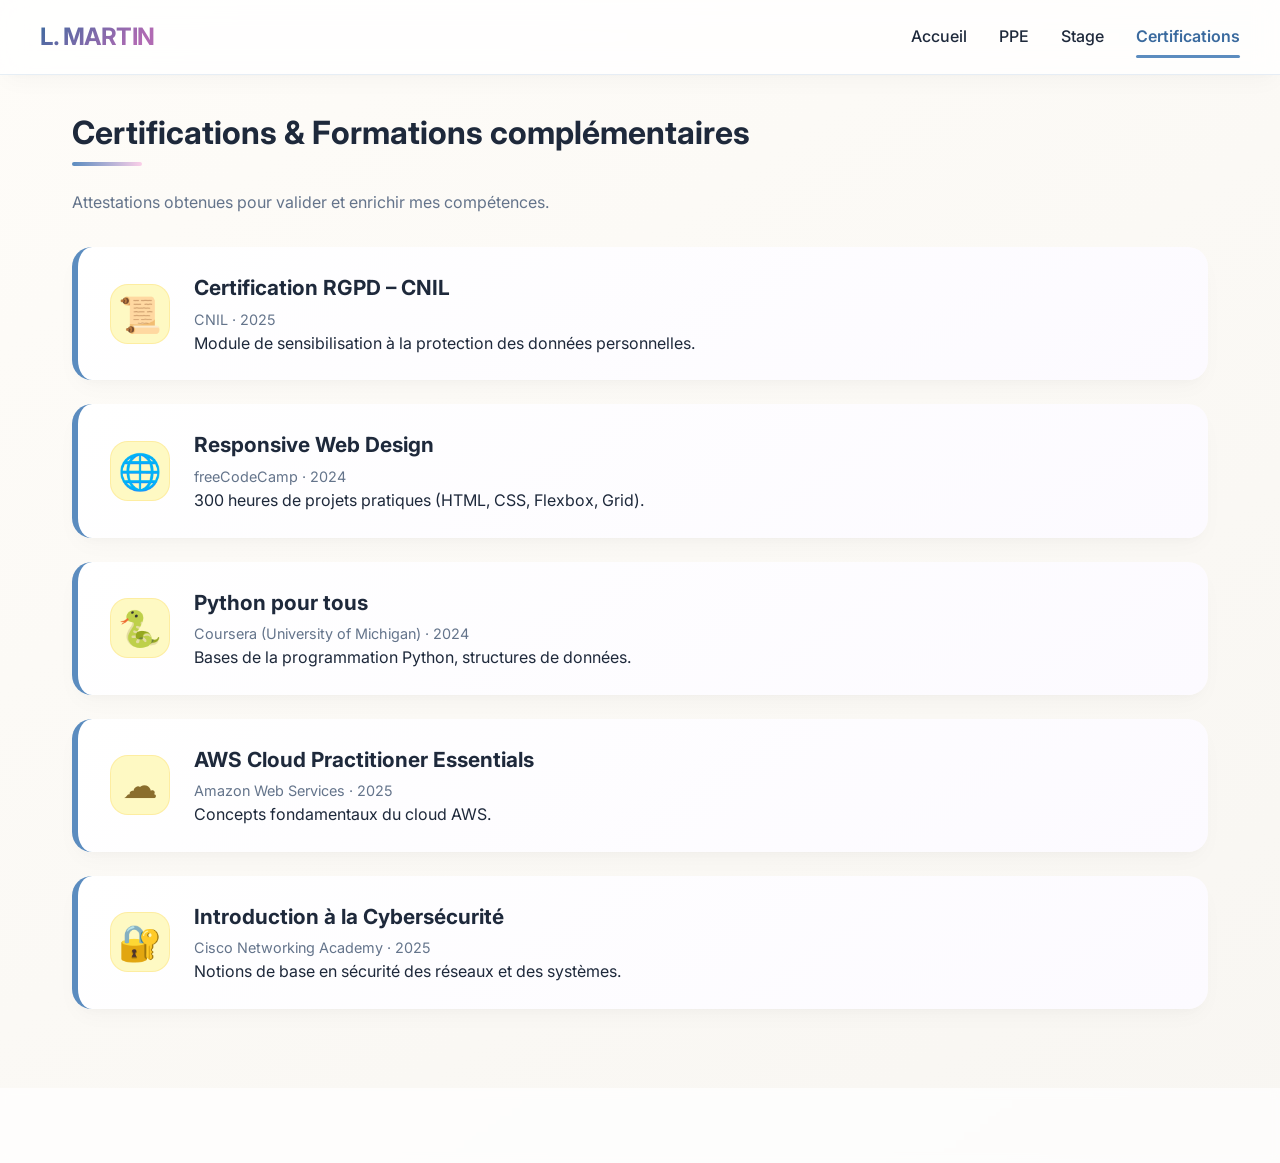
==== certifications.html @ 6b08beb4 "Premier commit" ====
<!DOCTYPE html>
<html lang="fr">
<head>
    <meta charset="UTF-8">
    <meta name="viewport" content="width=device-width, initial-scale=1.0">
    <title>Certifications</title>
    <link rel="stylesheet" href="style.css">
    <link href="https://fonts.googleapis.com/css2?family=Inter:opsz,wght@14..32,400;14..32,500;14..32,600;14..32,700&display=swap" rel="stylesheet">
</head>
<body>
    <nav class="navbar">
        <div class="nav-container">
            <div class="logo">L. MARTIN</div>
            <div class="nav-links">
                <a href="index.html" class="nav-link">Accueil</a>
                <a href="ppe.html" class="nav-link">PPE</a>
                <a href="stage.html" class="nav-link">Stage</a>
                <a href="certifications.html" class="nav-link active">Certifications</a>
            </div>
        </div>
    </nav>

    <main class="main">
        <h2 class="section-title">Certifications & Formations complémentaires</h2>
        <p style="margin-bottom: 2rem; color: var(--text-light);">Attestations obtenues pour valider et enrichir mes compétences.</p>
        
        <div class="cert-list">
            <div class="cert-item" style="--index:0;">
                <div class="cert-icon">📜</div>
                <div class="cert-content">
                    <h3>Certification RGPD – CNIL</h3>
                    <div class="issuer">CNIL · 2025</div>
                    <p>Module de sensibilisation à la protection des données personnelles.</p>
                </div>
            </div>
            <div class="cert-item" style="--index:1;">
                <div class="cert-icon">🌐</div>
                <div class="cert-content">
                    <h3>Responsive Web Design</h3>
                    <div class="issuer">freeCodeCamp · 2024</div>
                    <p>300 heures de projets pratiques (HTML, CSS, Flexbox, Grid).</p>
                </div>
            </div>
            <div class="cert-item" style="--index:2;">
                <div class="cert-icon">🐍</div>
                <div class="cert-content">
                    <h3>Python pour tous</h3>
                    <div class="issuer">Coursera (University of Michigan) · 2024</div>
                    <p>Bases de la programmation Python, structures de données.</p>
                </div>
            </div>
            <div class="cert-item" style="--index:3;">
                <div class="cert-icon">☁️</div>
                <div class="cert-content">
                    <h3>AWS Cloud Practitioner Essentials</h3>
                    <div class="issuer">Amazon Web Services · 2025</div>
                    <p>Concepts fondamentaux du cloud AWS.</p>
                </div>
            </div>
            <div class="cert-item" style="--index:4;">
                <div class="cert-icon">🔐</div>
                <div class="cert-content">
                    <h3>Introduction à la Cybersécurité</h3>
                    <div class="issuer">Cisco Networking Academy · 2025</div>
                    <p>Notions de base en sécurité des réseaux et des systèmes.</p>
                </div>
            </div>
        </div>
    </main>

    <footer class="footer">
        <p>© 2026 Lucas Martin – Portfolio BTS SIO</p>
    </footer>
    <script src="script.js"></script>
</body>
</html>
---- style.css ----
/* style.css – Palette pastel (jaune, bleu, rose) */

:root {
    /* Nouvelles couleurs pastel */
    --primary: #5b8cbf;        /* Bleu pastel soutenu pour les accents */
    --primary-light: #d4e2f0;  /* Bleu très pâle */
    --primary-dark: #3a6a9e;   /* Bleu légèrement plus foncé pour hover */
    
    --yellow-pale: #fef9c3;     /* Jaune pâle */
    --yellow-soft: #fde68a;     /* Jaune doux */
    --rose-pale: #fce7f3;       /* Rose poudré */
    --rose-soft: #fbcfe8;       /* Rose plus marqué */
    
    --secondary: #1e293b;       /* Texte sombre */
    --text-light: #64748b;
    --bg-light: #fdfbf7;        /* Fond légèrement chaud */
    --white: #ffffff;
    --shadow: 0 10px 25px -5px rgba(0, 0, 0, 0.03), 0 8px 10px -6px rgba(0, 0, 0, 0.02);
    --shadow-hover: 0 20px 30px -10px rgba(0, 0, 0, 0.08);
    --border-radius: 20px;
    --transition: all 0.3s cubic-bezier(0.4, 0, 0.2, 1);
}

* {
    margin: 0;
    padding: 0;
    box-sizing: border-box;
}

body {
    font-family: 'Inter', system-ui, -apple-system, sans-serif;
    background: linear-gradient(145deg, #fefcf8 0%, #f8f6f2 100%);
    color: var(--secondary);
    line-height: 1.6;
    min-height: 100vh;
    display: flex;
    flex-direction: column;
}

/* Navigation */
.navbar {
    background: rgba(255, 255, 255, 0.8);
    backdrop-filter: blur(12px);
    -webkit-backdrop-filter: blur(12px);
    box-shadow: var(--shadow);
    padding: 1rem 2rem;
    position: sticky;
    top: 0;
    z-index: 100;
    border-bottom: 1px solid rgba(91, 140, 191, 0.15);
}

.nav-container {
    max-width: 1200px;
    margin: 0 auto;
    display: flex;
    justify-content: space-between;
    align-items: center;
}

.logo {
    font-weight: 700;
    font-size: 1.5rem;
    background: linear-gradient(135deg, var(--primary-dark) 0%, #b06ab3 80%);
    -webkit-background-clip: text;
    background-clip: text;
    color: transparent;
    letter-spacing: -0.5px;
}

.nav-links {
    display: flex;
    gap: 2rem;
}

.nav-link {
    text-decoration: none;
    color: var(--secondary);
    font-weight: 500;
    padding: 0.5rem 0;
    position: relative;
    transition: var(--transition);
}

.nav-link::after {
    content: '';
    position: absolute;
    bottom: 0;
    left: 0;
    width: 0;
    height: 2.5px;
    background: var(--primary);
    border-radius: 4px;
    transition: var(--transition);
}

.nav-link:hover::after,
.nav-link.active::after {
    width: 100%;
}

.nav-link.active {
    color: var(--primary-dark);
    font-weight: 600;
}

/* Main content */
.main {
    flex: 1;
    max-width: 1200px;
    margin: 2rem auto;
    padding: 0 2rem;
    width: 100%;
}

/* Profile Card */
.profile-card {
    display: flex;
    flex-wrap: wrap;
    gap: 3rem;
    align-items: center;
    background: var(--white);
    padding: 2.5rem;
    border-radius: var(--border-radius);
    box-shadow: var(--shadow);
    margin-bottom: 3rem;
    transition: var(--transition);
    animation: fadeInUp 0.6s ease-out;
    border: 1px solid var(--primary-light);
    background: linear-gradient(145deg, #ffffff 0%, #faf9fc 100%);
}

.profile-image {
    flex: 0 0 180px;
    height: 180px;
    border-radius: 50%;
    background: linear-gradient(145deg, var(--rose-pale), var(--yellow-pale));
    display: flex;
    align-items: center;
    justify-content: center;
    font-size: 4rem;
    font-weight: 600;
    color: var(--primary-dark);
    box-shadow: var(--shadow);
    transition: var(--transition);
    border: 3px solid white;
}

.profile-image:hover {
    transform: scale(1.02);
    box-shadow: var(--shadow-hover);
    background: linear-gradient(145deg, var(--yellow-soft), var(--rose-soft));
}

.profile-info h1 {
    font-size: 2.5rem;
    font-weight: 700;
    margin-bottom: 0.5rem;
    letter-spacing: -0.02em;
}

.profile-info .subtitle {
    color: var(--primary-dark);
    font-weight: 500;
    font-size: 1.2rem;
    margin-bottom: 1rem;
}

.profile-info p {
    color: var(--text-light);
    max-width: 600px;
    margin-bottom: 1.5rem;
}

.tags {
    display: flex;
    flex-wrap: wrap;
    gap: 0.5rem;
}

.tag {
    background: var(--yellow-pale);
    color: #7a5c2e;
    padding: 0.4rem 1rem;
    border-radius: 30px;
    font-size: 0.85rem;
    font-weight: 500;
    transition: var(--transition);
    border: 1px solid rgba(253, 230, 138, 0.5);
}

.tag:hover {
    background: var(--yellow-soft);
    color: #4a3a1a;
    transform: translateY(-2px);
}

/* Section headings */
.section-title {
    font-size: 2rem;
    font-weight: 700;
    margin-bottom: 2rem;
    position: relative;
    display: inline-block;
}

.section-title::after {
    content: '';
    position: absolute;
    bottom: -8px;
    left: 0;
    width: 70px;
    height: 4px;
    background: linear-gradient(to right, var(--primary), var(--rose-soft));
    border-radius: 4px;
}

/* Cards Grid */
.cards-grid {
    display: grid;
    grid-template-columns: repeat(auto-fill, minmax(320px, 1fr));
    gap: 2rem;
}

.card {
    background: var(--white);
    border-radius: var(--border-radius);
    padding: 1.8rem;
    box-shadow: var(--shadow);
    transition: var(--transition);
    border: 1px solid rgba(212, 226, 240, 0.6);
    animation: fadeInUp 0.6s ease-out backwards;
    animation-delay: calc(var(--index, 0) * 0.1s);
    background: linear-gradient(145deg, #ffffff, #fdfdfd);
}

.card:hover {
    transform: translateY(-6px);
    box-shadow: var(--shadow-hover);
    border-color: var(--rose-soft);
}

.card-icon {
    font-size: 2.2rem;
    margin-bottom: 1.2rem;
    color: var(--primary-dark);
    background: var(--primary-light);
    width: 50px;
    height: 50px;
    display: flex;
    align-items: center;
    justify-content: center;
    border-radius: 16px;
}

.card h3 {
    font-size: 1.4rem;
    margin-bottom: 0.8rem;
    font-weight: 600;
}

.card .meta {
    color: var(--text-light);
    font-size: 0.9rem;
    margin-bottom: 1rem;
    display: flex;
    align-items: center;
    gap: 0.5rem;
}

.card p {
    color: var(--secondary);
    margin-bottom: 1.2rem;
}

.tech-badge {
    display: inline-block;
    background: var(--rose-pale);
    padding: 0.2rem 0.8rem;
    border-radius: 20px;
    font-size: 0.75rem;
    font-weight: 500;
    color: #6b4c5a;
    margin-right: 0.4rem;
    margin-bottom: 0.4rem;
    border: 1px solid rgba(251, 207, 232, 0.4);
}

/* Certification list */
.cert-list {
    display: flex;
    flex-direction: column;
    gap: 1.5rem;
}

.cert-item {
    background: var(--white);
    padding: 1.5rem 2rem;
    border-radius: var(--border-radius);
    box-shadow: var(--shadow);
    display: flex;
    align-items: center;
    gap: 1.5rem;
    transition: var(--transition);
    border-left: 6px solid var(--primary);
    animation: slideIn 0.5s ease-out backwards;
    animation-delay: calc(var(--index, 0) * 0.1s);
    background: linear-gradient(145deg, #ffffff, #fcfaff);
}

.cert-item:hover {
    box-shadow: var(--shadow-hover);
    transform: translateX(6px);
    border-left-color: var(--rose-soft);
}

.cert-icon {
    font-size: 2.2rem;
    background: var(--yellow-pale);
    width: 60px;
    height: 60px;
    border-radius: 18px;
    display: flex;
    align-items: center;
    justify-content: center;
    color: #8a6e2d;
    border: 1px solid rgba(253, 230, 138, 0.6);
}

.cert-content h3 {
    font-size: 1.3rem;
    margin-bottom: 0.2rem;
}

.cert-content .issuer {
    color: var(--text-light);
    font-size: 0.9rem;
    display: flex;
    align-items: center;
    gap: 0.5rem;
}

/* Footer */
.footer {
    background: rgba(255, 255, 255, 0.7);
    backdrop-filter: blur(4px);
    padding: 1.5rem 2rem;
    text-align: center;
    color: var(--text-light);
    border-top: 1px solid var(--primary-light);
    margin-top: 3rem;
}

/* Animations */
@keyframes fadeInUp {
    from {
        opacity: 0;
        transform: translateY(20px);
    }
    to {
        opacity: 1;
        transform: translateY(0);
    }
}

@keyframes slideIn {
    from {
        opacity: 0;
        transform: translateX(-20px);
    }
    to {
        opacity: 1;
        transform: translateX(0);
    }
}

/* Responsive */
@media (max-width: 768px) {
    .nav-container {
        flex-direction: column;
        gap: 1rem;
    }
    .nav-links {
        gap: 1.5rem;
    }
    .profile-card {
        flex-direction: column;
        text-align: center;
        padding: 2rem 1.5rem;
    }
    .profile-info p {
        margin-left: auto;
        margin-right: auto;
    }
    .section-title {
        font-size: 1.8rem;
    }
}

/* Utilities */
.text-muted {
    color: var(--text-light);
}
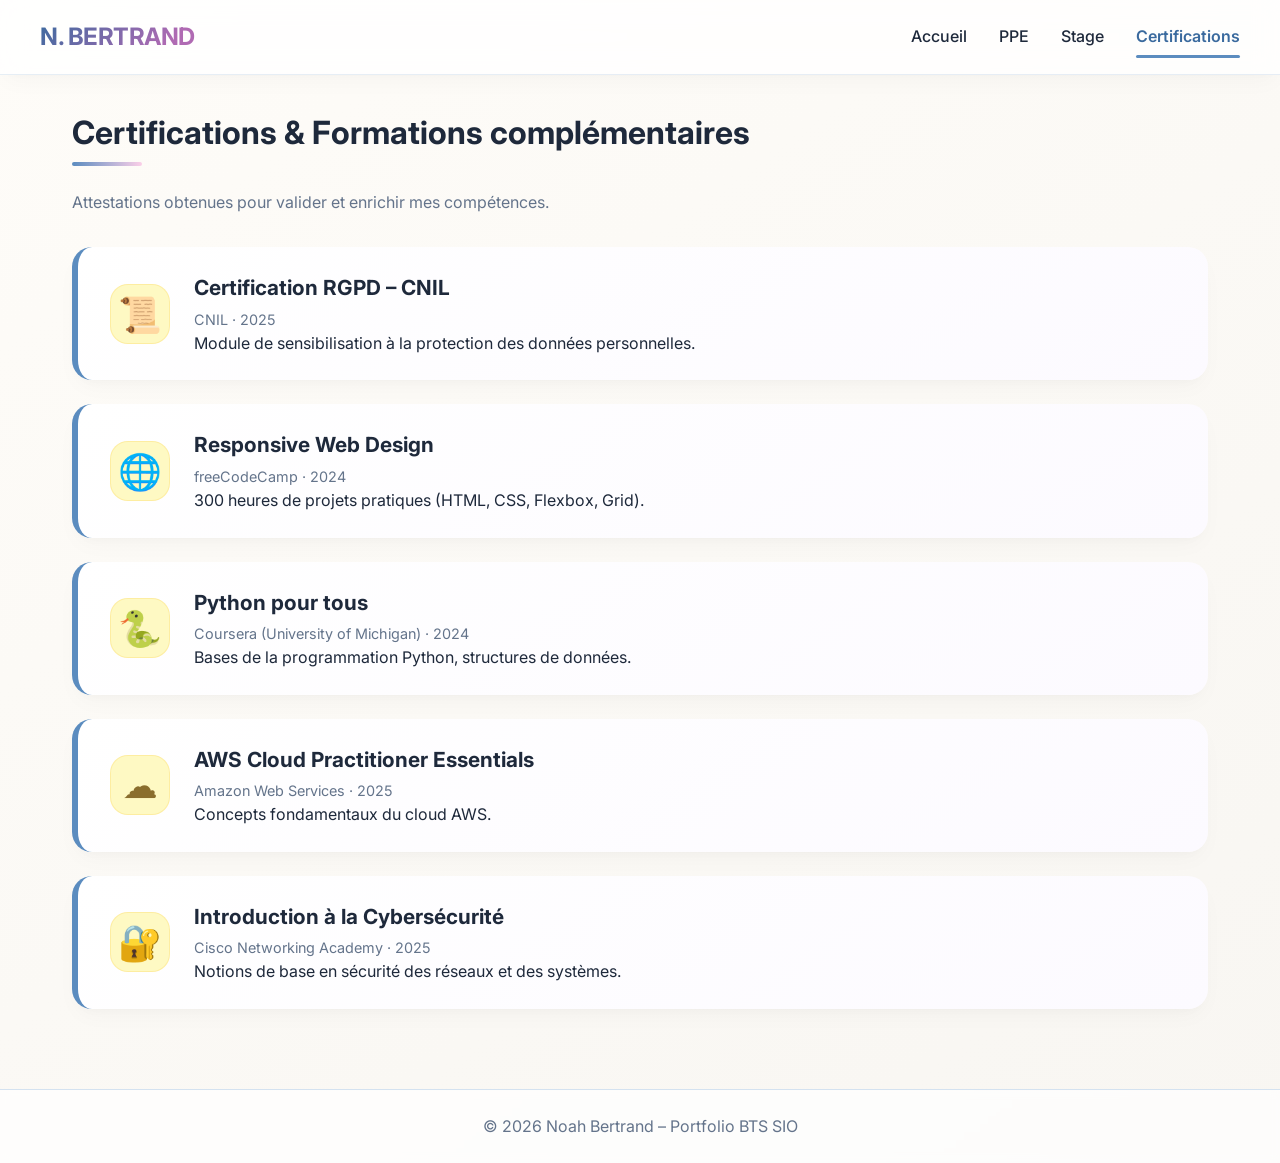
==== commit 945ea7fe: "Changement du nom prenom" ====
--- a/certifications.html
+++ b/certifications.html
@@ -10,7 +10,7 @@
 <body>
     <nav class="navbar">
         <div class="nav-container">
-            <div class="logo">L. MARTIN</div>
+            <div class="logo">N. BERTRAND</div>
             <div class="nav-links">
                 <a href="index.html" class="nav-link">Accueil</a>
                 <a href="ppe.html" class="nav-link">PPE</a>
@@ -69,7 +69,7 @@
     </main>
 
     <footer class="footer">
-        <p>© 2026 Lucas Martin – Portfolio BTS SIO</p>
+        <p>© 2026 Noah Bertrand – Portfolio BTS SIO</p>
     </footer>
     <script src="script.js"></script>
 </body>
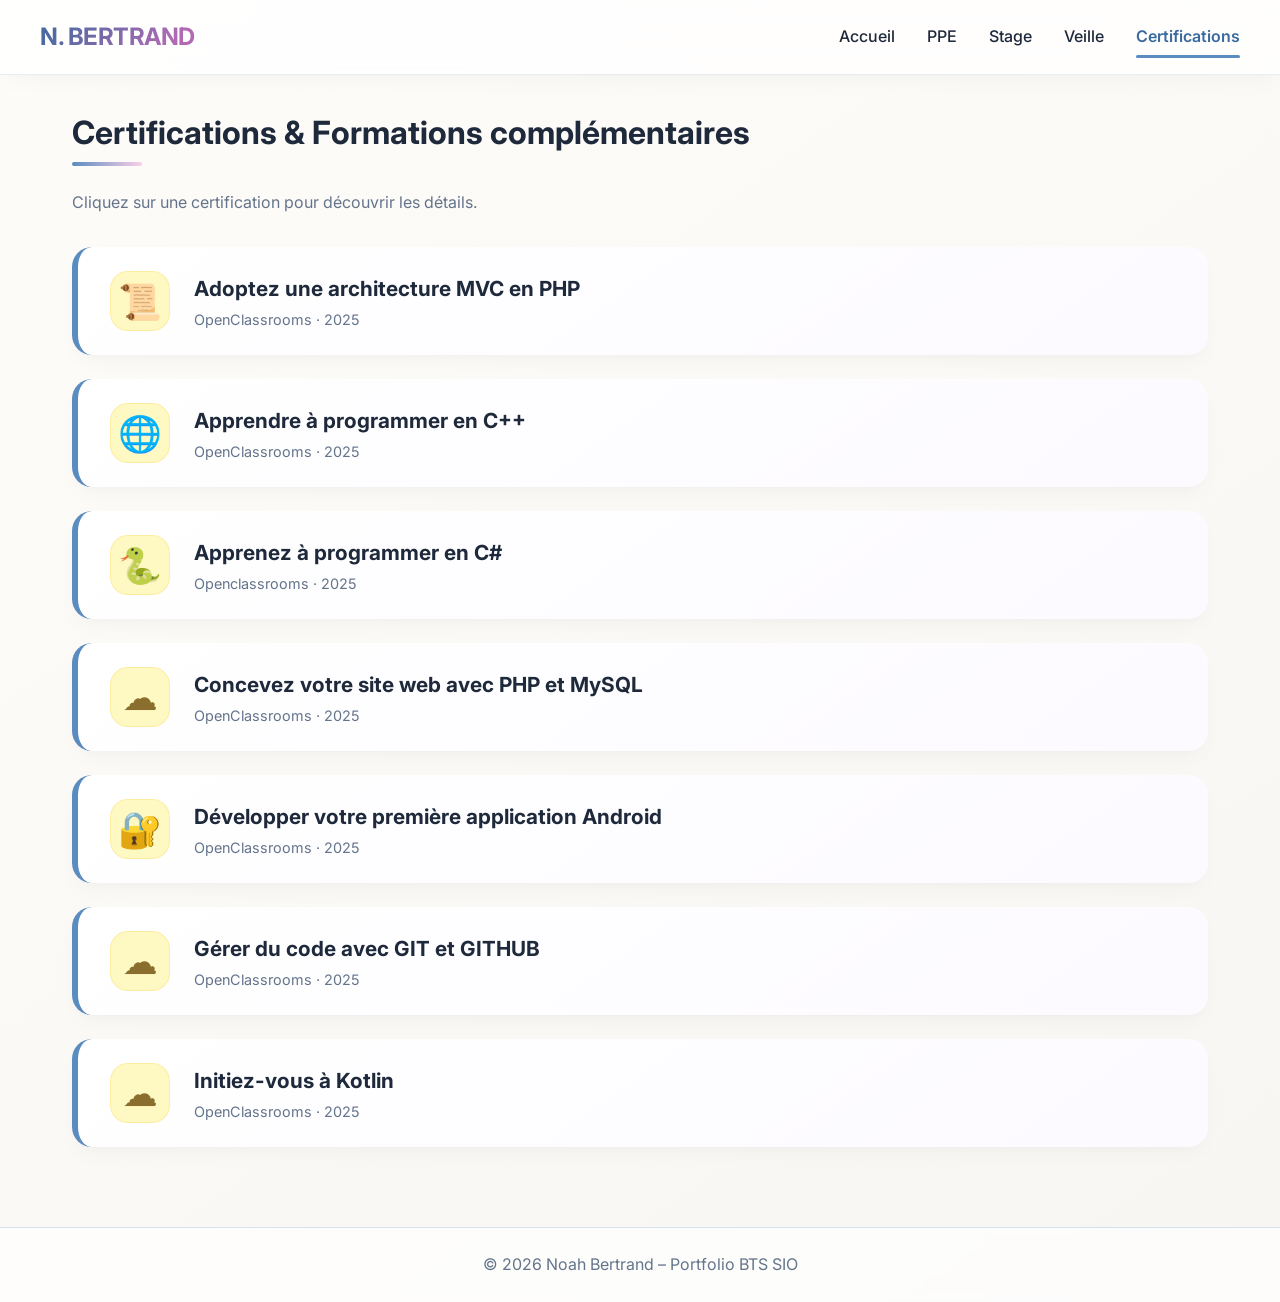
==== commit 0b8fb5c0: "MAJ" ====
--- a/certifications.html
+++ b/certifications.html
@@ -15,6 +15,7 @@
                 <a href="index.html" class="nav-link">Accueil</a>
                 <a href="ppe.html" class="nav-link">PPE</a>
                 <a href="stage.html" class="nav-link">Stage</a>
+                <a href="veille.html" class="nav-link">Veille</a>
                 <a href="certifications.html" class="nav-link active">Certifications</a>
             </div>
         </div>
@@ -22,47 +23,179 @@
 
     <main class="main">
         <h2 class="section-title">Certifications & Formations complémentaires</h2>
-        <p style="margin-bottom: 2rem; color: var(--text-light);">Attestations obtenues pour valider et enrichir mes compétences.</p>
+        <p style="margin-bottom: 2rem; color: var(--text-light);">Cliquez sur une certification pour découvrir les détails.</p>
         
         <div class="cert-list">
-            <div class="cert-item" style="--index:0;">
+            <!-- Certification 1 -->
+            <div class="cert-item" data-modal="cert1" style="cursor: pointer; --index:0;">
                 <div class="cert-icon">📜</div>
                 <div class="cert-content">
-                    <h3>Certification RGPD – CNIL</h3>
-                    <div class="issuer">CNIL · 2025</div>
-                    <p>Module de sensibilisation à la protection des données personnelles.</p>
-                </div>
-            </div>
-            <div class="cert-item" style="--index:1;">
+                    <h3>Adoptez une architecture MVC en PHP</h3>
+                    <div class="issuer">OpenClassrooms · 2025</div>
+                </div>
+            </div>
+            <!-- Certification 2 -->
+            <div class="cert-item" data-modal="cert2" style="cursor: pointer; --index:1;">
                 <div class="cert-icon">🌐</div>
                 <div class="cert-content">
-                    <h3>Responsive Web Design</h3>
-                    <div class="issuer">freeCodeCamp · 2024</div>
-                    <p>300 heures de projets pratiques (HTML, CSS, Flexbox, Grid).</p>
-                </div>
-            </div>
-            <div class="cert-item" style="--index:2;">
+                    <h3>Apprendre à programmer en C++</h3>
+                    <div class="issuer">OpenClassrooms · 2025</div>
+                </div>
+            </div>
+            <!-- Certification 3 -->
+            <div class="cert-item" data-modal="cert3" style="cursor: pointer; --index:2;">
                 <div class="cert-icon">🐍</div>
                 <div class="cert-content">
-                    <h3>Python pour tous</h3>
-                    <div class="issuer">Coursera (University of Michigan) · 2024</div>
-                    <p>Bases de la programmation Python, structures de données.</p>
-                </div>
-            </div>
-            <div class="cert-item" style="--index:3;">
+                    <h3>Apprenez à programmer en C#</h3>
+                    <div class="issuer">Openclassrooms · 2025</div>
+                </div>
+            </div>
+            <!-- Certification 4 -->
+            <div class="cert-item" data-modal="cert4" style="cursor: pointer; --index:3;">
                 <div class="cert-icon">☁️</div>
                 <div class="cert-content">
-                    <h3>AWS Cloud Practitioner Essentials</h3>
-                    <div class="issuer">Amazon Web Services · 2025</div>
-                    <p>Concepts fondamentaux du cloud AWS.</p>
-                </div>
-            </div>
-            <div class="cert-item" style="--index:4;">
+                    <h3>Concevez votre site web avec PHP et MySQL</h3>
+                    <div class="issuer">OpenClassrooms · 2025</div>
+                </div>
+            </div>
+            <!-- Certification 5 -->
+            <div class="cert-item" data-modal="cert5" style="cursor: pointer; --index:4;">
                 <div class="cert-icon">🔐</div>
                 <div class="cert-content">
-                    <h3>Introduction à la Cybersécurité</h3>
-                    <div class="issuer">Cisco Networking Academy · 2025</div>
-                    <p>Notions de base en sécurité des réseaux et des systèmes.</p>
+                    <h3>Développer votre première application Android</h3>
+                    <div class="issuer">OpenClassrooms · 2025</div>
+                </div>
+            </div>
+            <!-- Certification 6 -->
+            <div class="cert-item" data-modal="cert6" style="cursor: pointer; --index:5;">
+                <div class="cert-icon">☁️</div>
+                <div class="cert-content">
+                    <h3>Gérer du code avec GIT et GITHUB</h3>
+                    <div class="issuer">OpenClassrooms · 2025</div>
+                </div>
+            </div>
+            <!-- Certification 7 -->
+            <div class="cert-item" data-modal="cert7" style="cursor: pointer; --index:6;">
+                <div class="cert-icon">☁️</div>
+                <div class="cert-content">
+                    <h3>Initiez-vous à Kotlin</h3>
+                    <div class="issuer">OpenClassrooms · 2025</div>
+                </div>
+            </div>
+        </div>
+
+        <!-- ========== MODALES ========== -->
+        <div id="modal-container">
+            <!-- Modale cert1 -->
+            <div class="modal" id="cert1">
+                <div class="modal-content">
+                    <span class="modal-close">&times;</span>
+                    <div class="modal-header">
+                        <h2>📜 Adoptez une architecture MVC en PHP</h2>
+                        <div class="meta">OpenClassrooms · 2025</div>
+                    </div>
+                    <div class="modal-body">
+                        <p><strong>Objectif :</strong> Structurer une application web PHP avec le pattern Modèle-Vue-Contrôleur.</p>
+                        <p><strong>Contenu :</strong> Séparation des responsabilités, routage, templating, interactions avec une base de données MySQL.</p>
+                        <p><strong>Projet final :</strong> Création d’un mini-blog avec espace d’administration.</p>
+                        <p><strong>Compétences visées :</strong> PHP orienté objet, PDO, architecture logicielle, sécurité de base.</p>
+                    </div>
+                </div>
+            </div>
+            <!-- Modale cert2 -->
+            <div class="modal" id="cert2">
+                <div class="modal-content">
+                    <span class="modal-close">&times;</span>
+                    <div class="modal-header">
+                        <h2>🌐 Apprendre à programmer en C++</h2>
+                        <div class="meta">OpenClassrooms · 2025</div>
+                    </div>
+                    <div class="modal-body">
+                        <p><strong>Objectif :</strong> Acquérir les fondamentaux du langage C++ moderne.</p>
+                        <p><strong>Contenu :</strong> Variables, boucles, fonctions, classes, héritage, polymorphisme, gestion de la mémoire.</p>
+                        <p><strong>Projet final :</strong> Développement d’un petit jeu console (Zork-like).</p>
+                        <p><strong>Compétences visées :</strong> Programmation orientée objet, compilation, debug, STL.</p>
+                    </div>
+                </div>
+            </div>
+            <!-- Modale cert3 -->
+            <div class="modal" id="cert3">
+                <div class="modal-content">
+                    <span class="modal-close">&times;</span>
+                    <div class="modal-header">
+                        <h2>🐍 Apprenez à programmer en C#</h2>
+                        <div class="meta">Openclassrooms · 2025</div>
+                    </div>
+                    <div class="modal-body">
+                        <p><strong>Objectif :</strong> Maîtriser les bases de C# et de la plateforme .NET.</p>
+                        <p><strong>Contenu :</strong> Syntaxe, types, LINQ, programmation événementielle, Windows Forms.</p>
+                        <p><strong>Projet final :</strong> Application de gestion de contacts avec interface graphique.</p>
+                        <p><strong>Compétences visées :</strong> C#, .NET, Visual Studio, conception d’IHM.</p>
+                    </div>
+                </div>
+            </div>
+            <!-- Modale cert4 -->
+            <div class="modal" id="cert4">
+                <div class="modal-content">
+                    <span class="modal-close">&times;</span>
+                    <div class="modal-header">
+                        <h2>☁️ Concevez votre site web avec PHP et MySQL</h2>
+                        <div class="meta">OpenClassrooms · 2025</div>
+                    </div>
+                    <div class="modal-body">
+                        <p><strong>Objectif :</strong> Créer un site dynamique de A à Z avec PHP et MySQL.</p>
+                        <p><strong>Contenu :</strong> Création de base de données, requêtes SQL, sessions, formulaires sécurisés, upload de fichiers.</p>
+                        <p><strong>Projet final :</strong> Site de petites annonces avec espace membre.</p>
+                        <p><strong>Compétences visées :</strong> PHP procédural, MySQL, HTML/CSS, sécurité web.</p>
+                    </div>
+                </div>
+            </div>
+            <!-- Modale cert5 -->
+            <div class="modal" id="cert5">
+                <div class="modal-content">
+                    <span class="modal-close">&times;</span>
+                    <div class="modal-header">
+                        <h2>🔐 Développer votre première application Android</h2>
+                        <div class="meta">OpenClassrooms · 2025</div>
+                    </div>
+                    <div class="modal-body">
+                        <p><strong>Objectif :</strong> Comprendre les fondamentaux du développement mobile Android.</p>
+                        <p><strong>Contenu :</strong> Activités, intents, layouts, ressources, persistance avec SQLite.</p>
+                        <p><strong>Projet final :</strong> Application de liste de tâches (todo list) avec deux écrans.</p>
+                        <p><strong>Compétences visées :</strong> Java/Kotlin, Android Studio, cycle de vie, UX mobile.</p>
+                    </div>
+                </div>
+            </div>
+            <!-- Modale cert6 -->
+            <div class="modal" id="cert6">
+                <div class="modal-content">
+                    <span class="modal-close">&times;</span>
+                    <div class="modal-header">
+                        <h2>☁️ Gérer du code avec GIT et GITHUB</h2>
+                        <div class="meta">OpenClassrooms · 2025</div>
+                    </div>
+                    <div class="modal-body">
+                        <p><strong>Objectif :</strong> Utiliser Git pour le versionnement de code et collaborer via GitHub.</p>
+                        <p><strong>Contenu :</strong> Commits, branches, merge, pull requests, résolution de conflits.</p>
+                        <p><strong>Projet final :</strong> Participation simulée à un projet open source sur GitHub.</p>
+                        <p><strong>Compétences visées :</strong> Git, GitHub, travail collaboratif, intégration continue.</p>
+                    </div>
+                </div>
+            </div>
+            <!-- Modale cert7 -->
+            <div class="modal" id="cert7">
+                <div class="modal-content">
+                    <span class="modal-close">&times;</span>
+                    <div class="modal-header">
+                        <h2>☁️ Initiez-vous à Kotlin</h2>
+                        <div class="meta">OpenClassrooms · 2025</div>
+                    </div>
+                    <div class="modal-body">
+                        <p><strong>Objectif :</strong> Découvrir le langage Kotlin, de plus en plus utilisé sur Android et côté serveur.</p>
+                        <p><strong>Contenu :</strong> Syntaxe concise, null safety, extensions, coroutines (introduction).</p>
+                        <p><strong>Projet final :</strong> Petit programme console de gestion de contacts.</p>
+                        <p><strong>Compétences visées :</strong> Kotlin, programmation fonctionnelle, interopérabilité Java.</p>
+                    </div>
                 </div>
             </div>
         </div>
--- a/style.css
+++ b/style.css
@@ -1,19 +1,19 @@
-/* style.css – Palette pastel (jaune, bleu, rose) */
+/* style.css – Palette pastel (jaune, bleu, rose) + Modales */
 
 :root {
-    /* Nouvelles couleurs pastel */
-    --primary: #5b8cbf;        /* Bleu pastel soutenu pour les accents */
+    /* Couleurs pastel */
+    --primary: #5b8cbf;        /* Bleu pastel soutenu */
     --primary-light: #d4e2f0;  /* Bleu très pâle */
-    --primary-dark: #3a6a9e;   /* Bleu légèrement plus foncé pour hover */
+    --primary-dark: #3a6a9e;   /* Bleu plus foncé */
     
-    --yellow-pale: #fef9c3;     /* Jaune pâle */
-    --yellow-soft: #fde68a;     /* Jaune doux */
-    --rose-pale: #fce7f3;       /* Rose poudré */
-    --rose-soft: #fbcfe8;       /* Rose plus marqué */
+    --yellow-pale: #fef9c3;
+    --yellow-soft: #fde68a;
+    --rose-pale: #fce7f3;
+    --rose-soft: #fbcfe8;
     
-    --secondary: #1e293b;       /* Texte sombre */
+    --secondary: #1e293b;
     --text-light: #64748b;
-    --bg-light: #fdfbf7;        /* Fond légèrement chaud */
+    --bg-light: #fdfbf7;
     --white: #ffffff;
     --shadow: 0 10px 25px -5px rgba(0, 0, 0, 0.03), 0 8px 10px -6px rgba(0, 0, 0, 0.02);
     --shadow-hover: 0 20px 30px -10px rgba(0, 0, 0, 0.08);
@@ -37,7 +37,7 @@
     flex-direction: column;
 }
 
-/* Navigation */
+/* ===== NAVIGATION ===== */
 .navbar {
     background: rgba(255, 255, 255, 0.8);
     backdrop-filter: blur(12px);
@@ -104,7 +104,7 @@
     font-weight: 600;
 }
 
-/* Main content */
+/* ===== MAIN CONTENT ===== */
 .main {
     flex: 1;
     max-width: 1200px;
@@ -113,7 +113,7 @@
     width: 100%;
 }
 
-/* Profile Card */
+/* ===== PROFILE CARD (Accueil etc.) ===== */
 .profile-card {
     display: flex;
     flex-wrap: wrap;
@@ -195,7 +195,7 @@
     transform: translateY(-2px);
 }
 
-/* Section headings */
+/* ===== SECTION TITLES ===== */
 .section-title {
     font-size: 2rem;
     font-weight: 700;
@@ -215,7 +215,7 @@
     border-radius: 4px;
 }
 
-/* Cards Grid */
+/* ===== CARDS GRID ===== */
 .cards-grid {
     display: grid;
     grid-template-columns: repeat(auto-fill, minmax(320px, 1fr));
@@ -286,7 +286,7 @@
     border: 1px solid rgba(251, 207, 232, 0.4);
 }
 
-/* Certification list */
+/* ===== CERTIFICATION LIST ===== */
 .cert-list {
     display: flex;
     flex-direction: column;
@@ -325,6 +325,7 @@
     justify-content: center;
     color: #8a6e2d;
     border: 1px solid rgba(253, 230, 138, 0.6);
+    flex-shrink: 0;  /* pour éviter que l'icône rétrécisse */
 }
 
 .cert-content h3 {
@@ -340,7 +341,13 @@
     gap: 0.5rem;
 }
 
-/* Footer */
+/* Pour les paragraphes dans cert-content (optionnel) */
+.cert-content p {
+    color: var(--text-light);
+    margin-top: 0.3rem;
+}
+
+/* ===== FOOTER ===== */
 .footer {
     background: rgba(255, 255, 255, 0.7);
     backdrop-filter: blur(4px);
@@ -351,7 +358,99 @@
     margin-top: 3rem;
 }
 
-/* Animations */
+/* ===== MODALES ===== */
+.modal {
+    display: none;               /* cachée par défaut */
+    position: fixed;
+    z-index: 1000;
+    left: 0;
+    top: 0;
+    width: 100%;
+    height: 100%;
+    overflow: auto;
+    background-color: rgba(15, 23, 42, 0.4);
+    backdrop-filter: blur(6px);
+    animation: fadeIn 0.2s ease;
+}
+
+.modal.active {
+    display: flex;
+    align-items: center;
+    justify-content: center;
+}
+
+.modal-content {
+    background: white;
+    border-radius: var(--border-radius);
+    max-width: 700px;
+    width: 90%;
+    margin: 2rem auto;
+    box-shadow: 0 25px 50px -12px rgba(0,0,0,0.25);
+    animation: slideUp 0.3s ease;
+    position: relative;
+    overflow: hidden;
+    border: 1px solid var(--primary-light);
+}
+
+.modal-close {
+    position: absolute;
+    top: 1rem;
+    right: 1.5rem;
+    font-size: 2rem;
+    font-weight: 700;
+    color: var(--text-light);
+    cursor: pointer;
+    transition: var(--transition);
+    line-height: 1;
+    z-index: 10;
+}
+
+.modal-close:hover {
+    color: var(--primary-dark);
+    transform: rotate(90deg);
+}
+
+.modal-header {
+    background: linear-gradient(145deg, var(--primary-light), var(--rose-pale));
+    padding: 1.5rem 2rem;
+    border-bottom: 1px solid rgba(0,0,0,0.05);
+}
+
+.modal-header h2 {
+    margin: 0;
+    font-size: 1.6rem;
+}
+
+.modal-header .meta {
+    margin-top: 0.5rem;
+    color: var(--secondary);
+    font-size: 0.9rem;
+}
+
+.modal-body {
+    padding: 2rem;
+    color: var(--secondary);
+}
+
+.modal-body p {
+    margin-bottom: 1rem;
+}
+
+.modal-body ul {
+    margin: 1rem 0;
+    padding-left: 1.5rem;
+}
+
+.modal-body li {
+    margin-bottom: 0.4rem;
+}
+
+.modal-body .tech-badge {
+    margin-top: 1rem;
+    display: inline-block;
+}
+
+/* ===== ANIMATIONS ===== */
 @keyframes fadeInUp {
     from {
         opacity: 0;
@@ -374,7 +473,23 @@
     }
 }
 
-/* Responsive */
+@keyframes fadeIn {
+    from { opacity: 0; }
+    to { opacity: 1; }
+}
+
+@keyframes slideUp {
+    from {
+        opacity: 0;
+        transform: translateY(30px) scale(0.98);
+    }
+    to {
+        opacity: 1;
+        transform: translateY(0) scale(1);
+    }
+}
+
+/* ===== RESPONSIVE ===== */
 @media (max-width: 768px) {
     .nav-container {
         flex-direction: column;
@@ -397,7 +512,7 @@
     }
 }
 
-/* Utilities */
+/* ===== UTILITIES ===== */
 .text-muted {
     color: var(--text-light);
 }
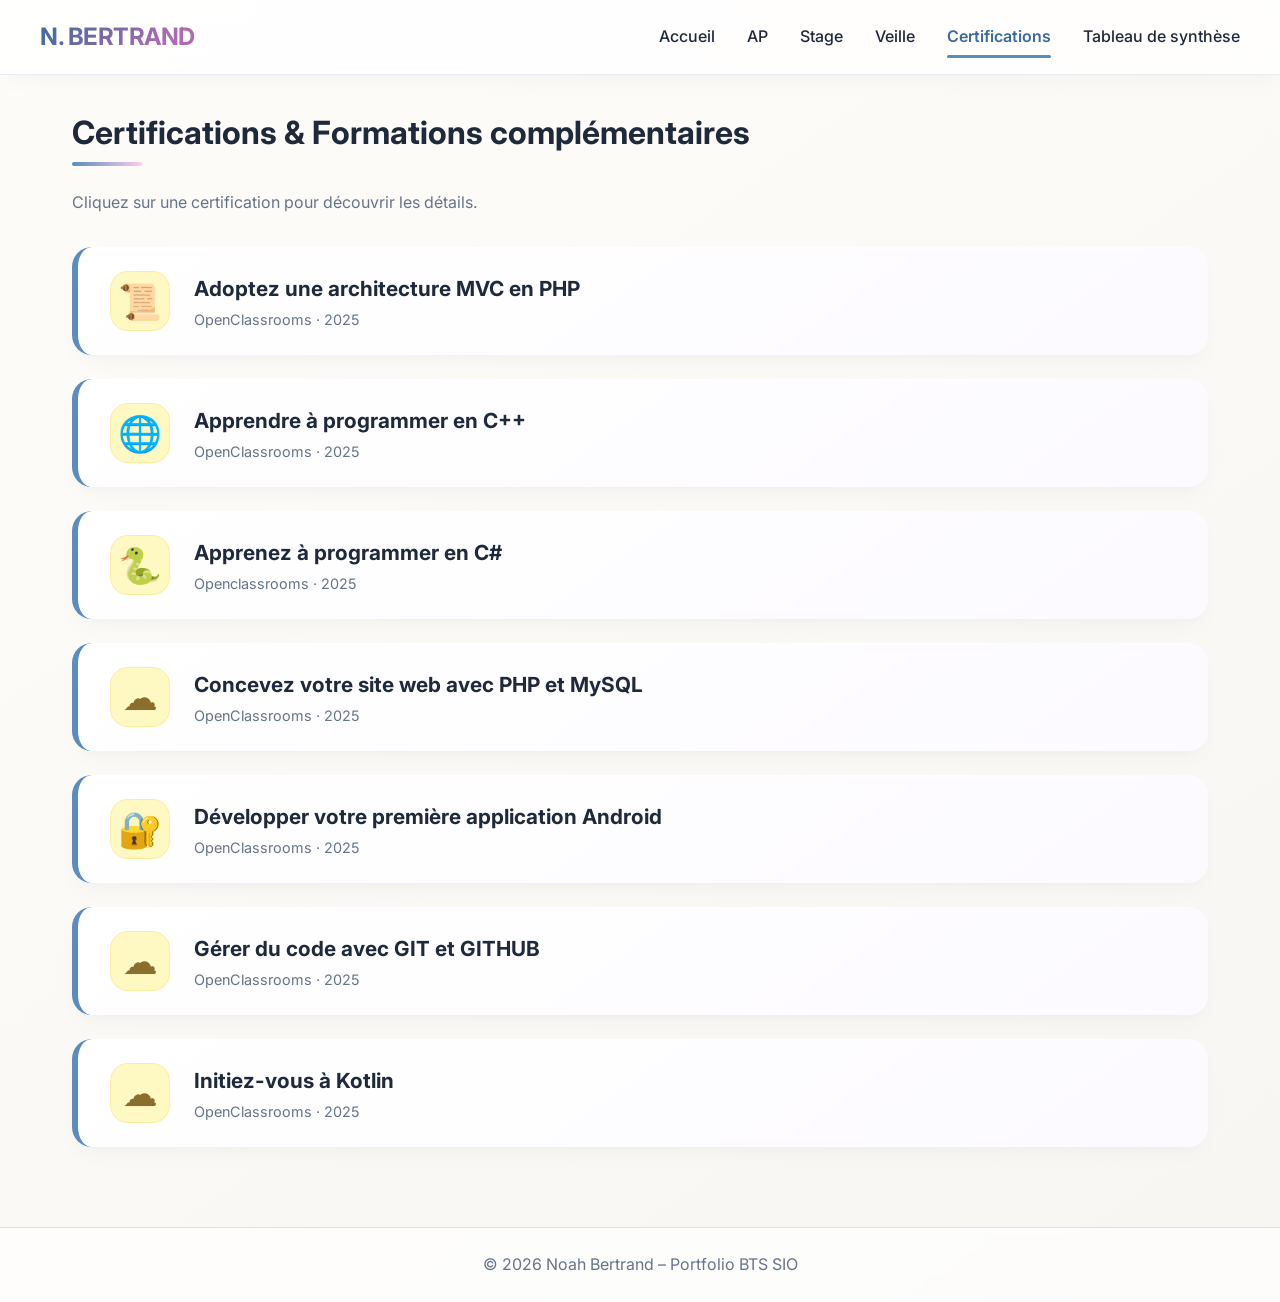
==== commit 1d4a9174: "MAJ Co-authored-by: Copilot <copilot@github.com>" ====
--- a/certifications.html
+++ b/certifications.html
@@ -13,10 +13,11 @@
             <div class="logo">N. BERTRAND</div>
             <div class="nav-links">
                 <a href="index.html" class="nav-link">Accueil</a>
-                <a href="ppe.html" class="nav-link">PPE</a>
+                <a href="ppe.html" class="nav-link">AP</a>
                 <a href="stage.html" class="nav-link">Stage</a>
                 <a href="veille.html" class="nav-link">Veille</a>
                 <a href="certifications.html" class="nav-link active">Certifications</a>
+                <a href="synthese.html" class="nav-link">Tableau de synthèse</a>
             </div>
         </div>
     </nav>
@@ -95,10 +96,10 @@
                         <div class="meta">OpenClassrooms · 2025</div>
                     </div>
                     <div class="modal-body">
-                        <p><strong>Objectif :</strong> Structurer une application web PHP avec le pattern Modèle-Vue-Contrôleur.</p>
-                        <p><strong>Contenu :</strong> Séparation des responsabilités, routage, templating, interactions avec une base de données MySQL.</p>
-                        <p><strong>Projet final :</strong> Création d’un mini-blog avec espace d’administration.</p>
-                        <p><strong>Compétences visées :</strong> PHP orienté objet, PDO, architecture logicielle, sécurité de base.</p>
+                        <p><strong>Justification :</strong> Améliorer mes compétences en MVC / Elle est accordée à mon parcours professionnel</p>
+                        <p><strong>Description :</strong> Cette formation en Certification MVC est conçue pour les débutants souhaitant apprendre à programmer. La formation est entièrement basée sur des cours détaillés et des ateliers pratiques.</p>
+                        <p><strong>Plateforme choisie :</strong> OpenClassroom, car les cours sont gratuits et adaptés à mon niveau. </p>
+                        <p><strong>Résultats :</strong> Je comprends mieux le modèle MVC et j’ai acquis des bases plus solides, sachant que je connaissais déjà le MVC j’ai pu faire la certification assez rapidement</p>
                     </div>
                 </div>
             </div>
@@ -111,10 +112,10 @@
                         <div class="meta">OpenClassrooms · 2025</div>
                     </div>
                     <div class="modal-body">
-                        <p><strong>Objectif :</strong> Acquérir les fondamentaux du langage C++ moderne.</p>
-                        <p><strong>Contenu :</strong> Variables, boucles, fonctions, classes, héritage, polymorphisme, gestion de la mémoire.</p>
-                        <p><strong>Projet final :</strong> Développement d’un petit jeu console (Zork-like).</p>
-                        <p><strong>Compétences visées :</strong> Programmation orientée objet, compilation, debug, STL.</p>
+                        <p><strong>Justification :</strong> Améliorer mes compétences en C++ / Elle est accordée à mon parcours professionnel</p>
+                        <p><strong>Description :</strong> Cette formation en Certification C++ est conçue pour les débutants souhaitant apprendre à programmer. La formation est entièrement basée sur des cours détaillés et des ateliers pratiques.</p>
+                        <p><strong>Plateforme choisie :</strong> OpenClassroom, car les cours sont gratuits et adaptés à mon niveau. </p>
+                        <p><strong>Résultats :</strong> Je comprends mieux le C++ et j’ai acquis des bases solides même si j’ai encore quelques difficultés, j’ai pu apprendre des nouvelles choses comme les tableaux dynamiques et approfondir les connaissances avec les pointeurs.</p>
                     </div>
                 </div>
             </div>
@@ -127,10 +128,10 @@
                         <div class="meta">Openclassrooms · 2025</div>
                     </div>
                     <div class="modal-body">
-                        <p><strong>Objectif :</strong> Maîtriser les bases de C# et de la plateforme .NET.</p>
-                        <p><strong>Contenu :</strong> Syntaxe, types, LINQ, programmation événementielle, Windows Forms.</p>
-                        <p><strong>Projet final :</strong> Application de gestion de contacts avec interface graphique.</p>
-                        <p><strong>Compétences visées :</strong> C#, .NET, Visual Studio, conception d’IHM.</p>
+                        <p><strong>Justification :</strong> Découvrir le C# / Elle peut être utile dans mon projet professionnel</p>
+                        <p><strong>Description :</strong> Cette formation en Certification C# est conçue pour les débutants souhaitant apprendre à développer. La formation est entièrement basée sur des cours détaillés et des ateliers pratiques.</p>
+                        <p><strong>Plateforme choisie :</strong> OpenClassroom, car les cours sont gratuits et adaptés à mon niveau. </p>
+                        <p><strong>Résultats :</strong> Cette certification m’a permis de découvrir un autre langage de programmation dont j’aurais sûrement besoin dans l’avenir. Ce langage possède quelque ressemblance avec les programmes vu en cours comme par exemple le C++, je n’étais donc pas perdu.</p>
                     </div>
                 </div>
             </div>
@@ -143,10 +144,10 @@
                         <div class="meta">OpenClassrooms · 2025</div>
                     </div>
                     <div class="modal-body">
-                        <p><strong>Objectif :</strong> Créer un site dynamique de A à Z avec PHP et MySQL.</p>
-                        <p><strong>Contenu :</strong> Création de base de données, requêtes SQL, sessions, formulaires sécurisés, upload de fichiers.</p>
-                        <p><strong>Projet final :</strong> Site de petites annonces avec espace membre.</p>
-                        <p><strong>Compétences visées :</strong> PHP procédural, MySQL, HTML/CSS, sécurité web.</p>
+                        <p><strong>Justification :</strong> Améliorer mes compétences en PHP et en MySQL / Elle me permettra de minimiser mes lacunes en PHP et en MySQL / Elle m’aideras dans la création d’un site web que je fais à côté des cours</p>
+                        <p><strong>Description :</strong> Cette formation en Certification PHP et MySQL est conçue pour les débutants souhaitant apprendre à développer. La formation est entièrement basée sur des cours détaillés et des ateliers pratiques.</p>
+                        <p><strong>Plateforme choisie :</strong> OpenClassroom, car les cours sont gratuits et adaptés à mon niveau. </p>
+                        <p><strong>Résultats :</strong> Cela m’a permis de renforcer mes connaissances et mes compétences en PHP et MYSQL. J’ai pu revoir des thématiques dans lesquels j’avais des difficultés comme par exemple les jointures, et cela m’a permis de me ré-entraîner avec des exercices et donc de réduire mes lacunes dans cette thématique</p>
                     </div>
                 </div>
             </div>
@@ -159,10 +160,10 @@
                         <div class="meta">OpenClassrooms · 2025</div>
                     </div>
                     <div class="modal-body">
-                        <p><strong>Objectif :</strong> Comprendre les fondamentaux du développement mobile Android.</p>
-                        <p><strong>Contenu :</strong> Activités, intents, layouts, ressources, persistance avec SQLite.</p>
-                        <p><strong>Projet final :</strong> Application de liste de tâches (todo list) avec deux écrans.</p>
-                        <p><strong>Compétences visées :</strong> Java/Kotlin, Android Studio, cycle de vie, UX mobile.</p>
+                        <p><strong>Justification :</strong> Découvrir Androïd Studio / Elle peut être utile dans mon projet professionnel</p>
+                        <p><strong>Description :</strong> Cette formation en Certification Androïd Studio est conçue pour les débutants souhaitant apprendre à développer. La formation est entièrement basée sur des cours détaillés et des ateliers pratiques.</p>
+                        <p><strong>Plateforme choisie :</strong> OpenClassroom, car les cours sont gratuits et adaptés à mon niveau. </p>
+                        <p><strong>Résultats :</strong> Cette certification m’a permis de découvrir Android Studio, qui sera sûrement quelque chose que je pourrais utiliser dans l’avenir. De plus, vu que l’on va le voir en cours, je pourrais donc ne pas être perdu quand on le verra.</p>
                     </div>
                 </div>
             </div>
@@ -175,10 +176,10 @@
                         <div class="meta">OpenClassrooms · 2025</div>
                     </div>
                     <div class="modal-body">
-                        <p><strong>Objectif :</strong> Utiliser Git pour le versionnement de code et collaborer via GitHub.</p>
-                        <p><strong>Contenu :</strong> Commits, branches, merge, pull requests, résolution de conflits.</p>
-                        <p><strong>Projet final :</strong> Participation simulée à un projet open source sur GitHub.</p>
-                        <p><strong>Compétences visées :</strong> Git, GitHub, travail collaboratif, intégration continue.</p>
+                        <p><strong>Justification :</strong> Améliorer mes compétences en Git et Github / Elle est accordée à mon parcours professionnel</p>
+                        <p><strong>Description :</strong> Cette formation en Certification Git et Github est conçue pour les débutants souhaitant apprendre à programmer. La formation est entièrement basée sur des cours détaillés et des ateliers pratiques.</p>
+                        <p><strong>Plateforme choisie :</strong> OpenClassroom, car les cours sont gratuits et adaptés à mon niveau. </p>
+                        <p><strong>Résultats :</strong> Je comprends mieux Git et Github et j’ai acquis des bases plus solides, je connaissais déjà Git et Github mais je n’étais pas encore très à l’aise avec, cette certification m’a donc été bénéfique</p>
                     </div>
                 </div>
             </div>
@@ -191,10 +192,10 @@
                         <div class="meta">OpenClassrooms · 2025</div>
                     </div>
                     <div class="modal-body">
-                        <p><strong>Objectif :</strong> Découvrir le langage Kotlin, de plus en plus utilisé sur Android et côté serveur.</p>
-                        <p><strong>Contenu :</strong> Syntaxe concise, null safety, extensions, coroutines (introduction).</p>
-                        <p><strong>Projet final :</strong> Petit programme console de gestion de contacts.</p>
-                        <p><strong>Compétences visées :</strong> Kotlin, programmation fonctionnelle, interopérabilité Java.</p>
+                        <p><strong>Justification :</strong> Apprendre le Kotlin / Elle est accordée à mon projet professionnel de développeur de jeux vidéo</p>
+                        <p><strong>Description :</strong> Cette formation en Certification Kotlin est conçue pour les débutants souhaitant apprendre à programmer. La formation est entièrement basée sur des cours détaillés et des ateliers pratiques.</p>
+                        <p><strong>Plateforme choisie :</strong> OpenClassroom, car les cours sont gratuits et adaptés à mon niveau. </p>
+                        <p><strong>Résultats :</strong> Cette certification m’a permis de découvrir un autre langage de programmation dont j’aurais sûrement besoin dans l’avenir.</p>
                     </div>
                 </div>
             </div>
--- a/style.css
+++ b/style.css
@@ -515,4 +515,43 @@
 /* ===== UTILITIES ===== */
 .text-muted {
     color: var(--text-light);
+}
+
+/* ===== BOUTON LIEN EXTERNE ===== */
+.btn-link {
+    display: inline-flex;
+    align-items: center;
+    gap: 0.5rem;
+    background: linear-gradient(135deg, var(--primary) 0%, var(--primary-dark) 100%);
+    color: white;
+    padding: 0.8rem 1.5rem;
+    border-radius: 12px;
+    text-decoration: none;
+    font-weight: 500;
+    transition: var(--transition);
+    margin-top: 1rem;
+}
+
+.btn-link:hover {
+    transform: translateY(-2px);
+    box-shadow: 0 8px 20px rgba(91, 140, 191, 0.35);
+}
+
+.btn-link span {
+    font-size: 1rem;
+}
+
+/* ===== INFO BOX ===== */
+.info-box {
+    background: var(--yellow-pale);
+    border: 1px solid rgba(253, 230, 138, 0.6);
+    border-radius: 16px;
+    padding: 1.5rem 2rem;
+    margin-top: 2rem;
+    color: #6b5a2e;
+}
+
+.info-box p {
+    margin: 0;
+    font-size: 0.95rem;
 }
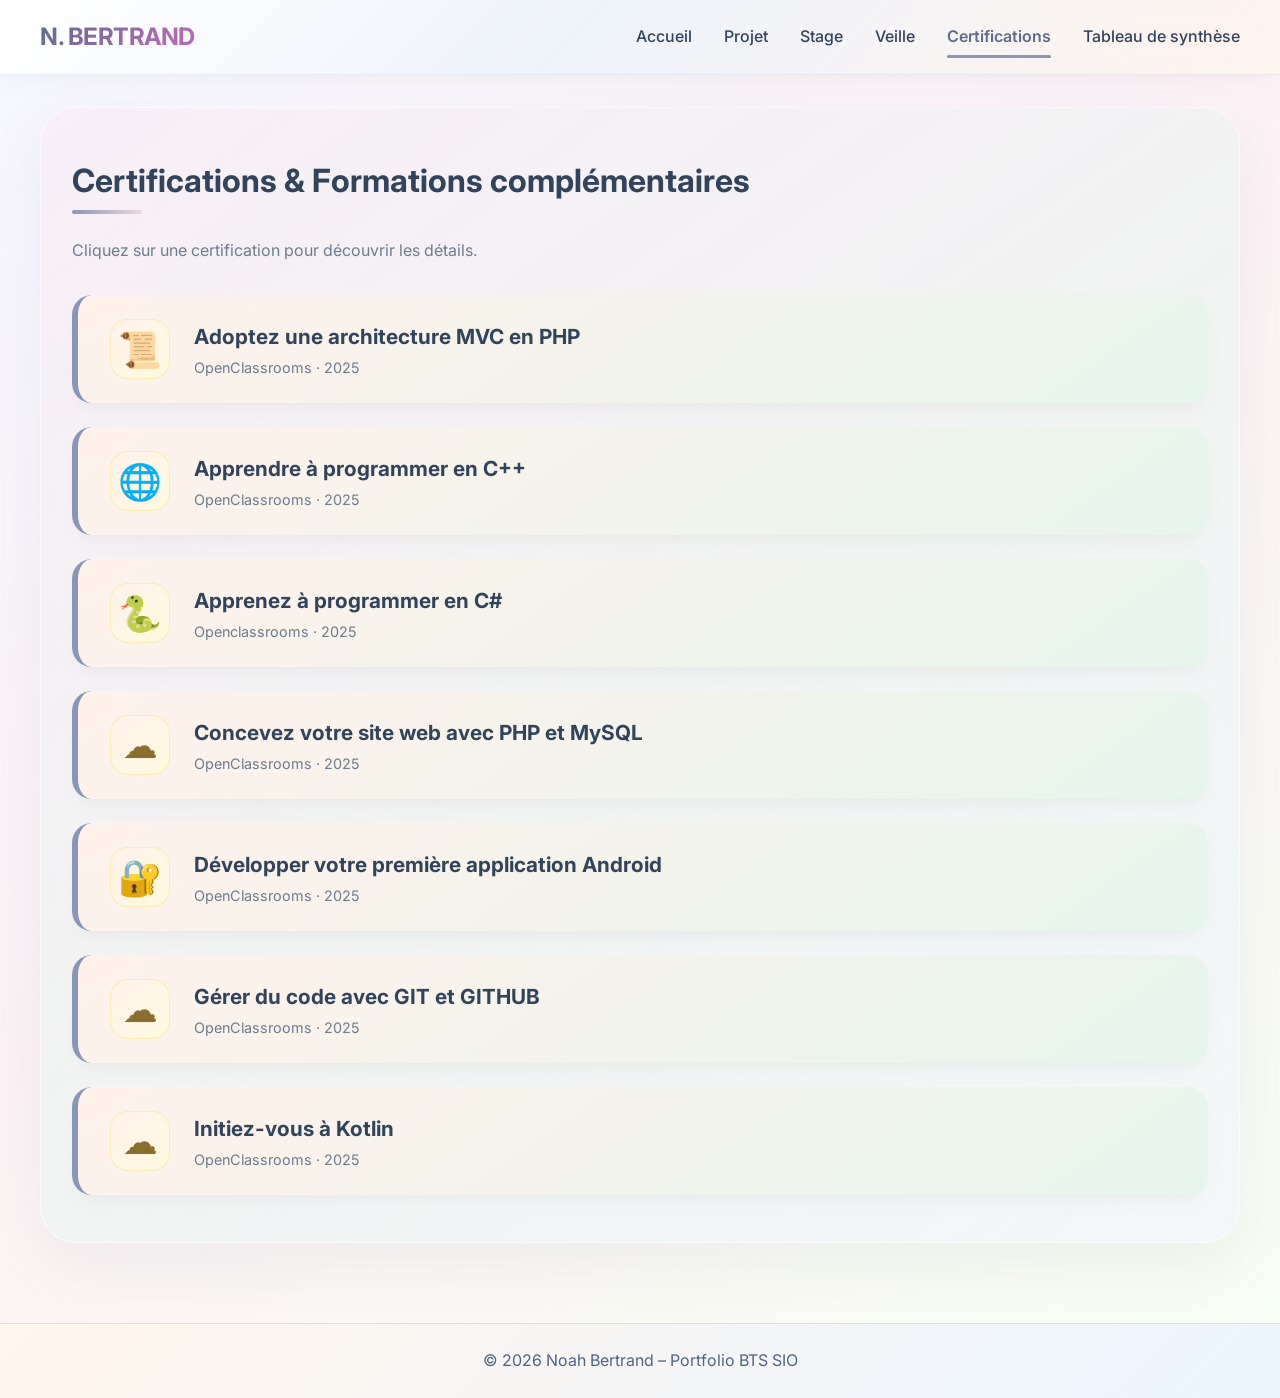
==== commit 043d1c61: "Stage deuxième année fait" ====
--- a/certifications.html
+++ b/certifications.html
@@ -13,7 +13,7 @@
             <div class="logo">N. BERTRAND</div>
             <div class="nav-links">
                 <a href="index.html" class="nav-link">Accueil</a>
-                <a href="ppe.html" class="nav-link">AP</a>
+                <a href="ppe.html" class="nav-link">Projet</a>
                 <a href="stage.html" class="nav-link">Stage</a>
                 <a href="veille.html" class="nav-link">Veille</a>
                 <a href="certifications.html" class="nav-link active">Certifications</a>
--- a/style.css
+++ b/style.css
@@ -1,22 +1,26 @@
 /* style.css – Palette pastel (jaune, bleu, rose) + Modales */
 
 :root {
-    /* Couleurs pastel */
-    --primary: #5b8cbf;        /* Bleu pastel soutenu */
-    --primary-light: #d4e2f0;  /* Bleu très pâle */
-    --primary-dark: #3a6a9e;   /* Bleu plus foncé */
+    /* Couleurs pastel plus douces */
+    --primary: #8a96b8;        /* Bleu pastel doux */
+    --primary-light: #e2e7f4;  /* Bleu très pâle */
+    --primary-dark: #5f6d8a;   /* Bleu plus sombre */
+    --peach-pale: #fff2eb;
+    --peach-soft: #ffe3cd;
+    --mint-pale: #e6f5ec;
+    --mint-soft: #c8e8d6;
+    --yellow-pale: #fff9df;
+    --yellow-soft: #f9e5b4;
+    --rose-pale: #f7ecf0;
+    --rose-soft: #f2d5dd;
     
-    --yellow-pale: #fef9c3;
-    --yellow-soft: #fde68a;
-    --rose-pale: #fce7f3;
-    --rose-soft: #fbcfe8;
-    
-    --secondary: #1e293b;
-    --text-light: #64748b;
-    --bg-light: #fdfbf7;
+    --secondary: #32435c;
+    --secondary-soft: #50647f;
+    --text-light: #6d7c8e;
+    --bg-light: #fbfaf8;
     --white: #ffffff;
-    --shadow: 0 10px 25px -5px rgba(0, 0, 0, 0.03), 0 8px 10px -6px rgba(0, 0, 0, 0.02);
-    --shadow-hover: 0 20px 30px -10px rgba(0, 0, 0, 0.08);
+    --shadow: 0 10px 25px -5px rgba(0, 0, 0, 0.035), 0 8px 10px -6px rgba(0, 0, 0, 0.025);
+    --shadow-hover: 0 20px 30px -10px rgba(0, 0, 0, 0.07);
     --border-radius: 20px;
     --transition: all 0.3s cubic-bezier(0.4, 0, 0.2, 1);
 }
@@ -29,7 +33,7 @@
 
 body {
     font-family: 'Inter', system-ui, -apple-system, sans-serif;
-    background: linear-gradient(145deg, #fefcf8 0%, #f8f6f2 100%);
+    background: linear-gradient(145deg, #f6f7ff 0%, #fdf2f5 47%, #f7fff3 100%);
     color: var(--secondary);
     line-height: 1.6;
     min-height: 100vh;
@@ -39,7 +43,7 @@
 
 /* ===== NAVIGATION ===== */
 .navbar {
-    background: rgba(255, 255, 255, 0.8);
+    background: linear-gradient(135deg, rgba(255,255,255,0.92) 0%, rgba(237, 242, 250, 0.92) 45%, rgba(255, 244, 236, 0.92) 100%);
     backdrop-filter: blur(12px);
     -webkit-backdrop-filter: blur(12px);
     box-shadow: var(--shadow);
@@ -47,7 +51,7 @@
     position: sticky;
     top: 0;
     z-index: 100;
-    border-bottom: 1px solid rgba(91, 140, 191, 0.15);
+    border-bottom: 1px solid rgba(178, 191, 214, 0.25);
 }
 
 .nav-container {
@@ -80,6 +84,10 @@
     padding: 0.5rem 0;
     position: relative;
     transition: var(--transition);
+}
+
+.nav-link:hover {
+    color: var(--primary-dark);
 }
 
 .nav-link::after {
@@ -109,8 +117,11 @@
     flex: 1;
     max-width: 1200px;
     margin: 2rem auto;
-    padding: 0 2rem;
+    padding: 3rem 2rem;
     width: 100%;
+    background: linear-gradient(145deg, rgba(249, 230, 240, 0.45), rgba(224, 245, 239, 0.40), rgba(237, 240, 255, 0.45));
+    border-radius: 36px;
+    box-shadow: inset 0 0 0 1px rgba(255, 255, 255, 0.65), 0 20px 60px rgba(76, 103, 145, 0.08);
 }
 
 /* ===== PROFILE CARD (Accueil etc.) ===== */
@@ -119,15 +130,14 @@
     flex-wrap: wrap;
     gap: 3rem;
     align-items: center;
-    background: var(--white);
+    background: linear-gradient(155deg, var(--mint-pale), var(--yellow-pale), var(--rose-pale));
     padding: 2.5rem;
     border-radius: var(--border-radius);
     box-shadow: var(--shadow);
     margin-bottom: 3rem;
     transition: var(--transition);
     animation: fadeInUp 0.6s ease-out;
-    border: 1px solid var(--primary-light);
-    background: linear-gradient(145deg, #ffffff 0%, #faf9fc 100%);
+    border: 1px solid rgba(144, 174, 217, 0.35);
 }
 
 .profile-image {
@@ -170,6 +180,24 @@
     color: var(--text-light);
     max-width: 600px;
     margin-bottom: 1.5rem;
+}
+
+.btn-cv {
+    display: inline-block;
+    text-decoration: none;
+    background: linear-gradient(135deg, var(--primary), var(--rose-soft));
+    color: var(--white);
+    padding: 0.85rem 1.4rem;
+    border-radius: 999px;
+    font-weight: 600;
+    transition: var(--transition);
+    box-shadow: 0 10px 20px -10px rgba(91, 140, 191, 0.6);
+    margin-bottom: 1.4rem;
+}
+
+.btn-cv:hover {
+    transform: translateY(-2px);
+    box-shadow: var(--shadow-hover);
 }
 
 .tags {
@@ -223,15 +251,14 @@
 }
 
 .card {
-    background: var(--white);
+    background: linear-gradient(145deg, var(--peach-pale), var(--bg-light));
     border-radius: var(--border-radius);
     padding: 1.8rem;
     box-shadow: var(--shadow);
     transition: var(--transition);
-    border: 1px solid rgba(212, 226, 240, 0.6);
+    border: 1px solid rgba(217, 211, 231, 0.7);
     animation: fadeInUp 0.6s ease-out backwards;
     animation-delay: calc(var(--index, 0) * 0.1s);
-    background: linear-gradient(145deg, #ffffff, #fdfdfd);
 }
 
 .card:hover {
@@ -244,7 +271,7 @@
     font-size: 2.2rem;
     margin-bottom: 1.2rem;
     color: var(--primary-dark);
-    background: var(--primary-light);
+    background: linear-gradient(135deg, var(--mint-pale), var(--yellow-pale));
     width: 50px;
     height: 50px;
     display: flex;
@@ -294,7 +321,7 @@
 }
 
 .cert-item {
-    background: var(--white);
+    background: linear-gradient(145deg, var(--peach-pale), var(--mint-pale));
     padding: 1.5rem 2rem;
     border-radius: var(--border-radius);
     box-shadow: var(--shadow);
@@ -305,7 +332,6 @@
     border-left: 6px solid var(--primary);
     animation: slideIn 0.5s ease-out backwards;
     animation-delay: calc(var(--index, 0) * 0.1s);
-    background: linear-gradient(145deg, #ffffff, #fcfaff);
 }
 
 .cert-item:hover {
@@ -316,7 +342,7 @@
 
 .cert-icon {
     font-size: 2.2rem;
-    background: var(--yellow-pale);
+    background: linear-gradient(135deg, var(--peach-pale), var(--yellow-pale));
     width: 60px;
     height: 60px;
     border-radius: 18px;
@@ -347,14 +373,190 @@
     margin-top: 0.3rem;
 }
 
+.timeline-section {
+    margin-top: 3rem;
+}
+
+.timeline {
+    position: relative;
+    display: grid;
+    grid-template-columns: repeat(3, minmax(220px, 1fr));
+    gap: 2rem;
+    align-items: stretch;
+    margin-top: 2rem;
+    padding: 2rem 0;
+}
+
+.timeline-item {
+    position: relative;
+    display: flex;
+    flex-direction: column;
+    align-items: center;
+    justify-content: flex-start;
+    gap: 1rem;
+    text-align: center;
+    z-index: 1;
+}
+
+.timeline-item .timeline-card {
+    width: 100%;
+}
+
+.timeline-item:nth-child(odd) .timeline-card {
+    transform: translateY(-2rem);
+}
+
+.timeline-item:nth-child(even) .timeline-card {
+    transform: translateY(2rem);
+}
+
+.timeline-point {
+    width: 84px;
+    height: 84px;
+    border-radius: 50%;
+    background: var(--peach-pale);
+    border: 6px solid rgba(138, 150, 184, 0.65);
+    box-shadow: var(--shadow);
+    display: flex;
+    align-items: center;
+    justify-content: center;
+    font-weight: 800;
+    color: var(--primary-dark);
+    transition: var(--transition);
+    position: relative;
+}
+
+.timeline-point::after {
+    content: '';
+    position: absolute;
+    inset: 0;
+    border-radius: 50%;
+    background: rgba(91, 140, 191, 0.1);
+    opacity: 0;
+    transition: opacity 0.3s ease;
+}
+
+.timeline-card {
+    background: linear-gradient(145deg, var(--rose-pale), var(--bg-light));
+    border-radius: 24px;
+    padding: 1.7rem 1.8rem;
+    border: 1px solid rgba(212, 226, 240, 0.6);
+    box-shadow: var(--shadow);
+    transition: var(--transition);
+}
+
+.timeline-card h3 {
+    margin: 0 0 0.75rem;
+    font-size: 1.25rem;
+}
+
+.timeline-card p {
+    color: var(--text-light);
+    margin: 0;
+    line-height: 1.7;
+}
+
+.timeline-date {
+    display: inline-flex;
+    align-items: center;
+    justify-content: center;
+    background: var(--primary-light);
+    color: var(--primary-dark);
+    border-radius: 999px;
+    padding: 0.45rem 1rem;
+    font-weight: 700;
+    font-size: 0.95rem;
+    box-shadow: var(--shadow);
+    margin-bottom: 1rem;
+}
+
+.timeline-item:hover {
+    z-index: 2;
+}
+
+.timeline-item:hover .timeline-point {
+    transform: scale(1.25);
+    border-color: var(--rose-soft);
+}
+
+.timeline:hover .timeline-item:not(:hover) .timeline-point {
+    filter: blur(1.5px);
+    opacity: 0.45;
+    transform: scale(0.95);
+}
+
+.timeline-item:hover .timeline-point::after {
+    opacity: 1;
+}
+
+.timeline-item:hover .timeline-card {
+    transform: translateY(-8px);
+    box-shadow: var(--shadow-hover);
+    border-color: var(--rose-soft);
+}
+
+.timeline:hover .timeline-item:not(:hover) .timeline-card {
+    filter: blur(1px);
+    opacity: 0.7;
+}
+
+.timeline:hover .timeline-item:not(:hover) .timeline-date {
+    opacity: 0.65;
+}
+
+.timeline-item:hover .timeline-date {
+    background: var(--rose-soft);
+}
+
+@media (max-width: 920px) {
+    .timeline {
+        grid-template-columns: 1fr;
+        gap: 3rem;
+    }
+
+    .timeline-line {
+        top: 0;
+        left: 50%;
+        width: 4px;
+        height: calc(100% - 2rem);
+        transform: translateX(-50%);
+    }
+
+    .timeline-item {
+        align-items: flex-start;
+        text-align: left;
+        padding-left: 2rem;
+    }
+
+    .timeline-point {
+        margin-left: -2rem;
+    }
+
+    .timeline-item:nth-child(odd) .timeline-card,
+    .timeline-item:nth-child(even) .timeline-card {
+        transform: translateY(0);
+    }
+}
+
+@media (max-width: 600px) {
+    .timeline-card {
+        padding: 1.3rem 1.4rem;
+    }
+
+    .timeline-point {
+        width: 68px;
+        height: 68px;
+    }
+}
+
 /* ===== FOOTER ===== */
 .footer {
-    background: rgba(255, 255, 255, 0.7);
+    background: linear-gradient(135deg, rgba(255, 245, 235, 0.95), rgba(235, 245, 255, 0.95));
     backdrop-filter: blur(4px);
     padding: 1.5rem 2rem;
     text-align: center;
-    color: var(--text-light);
-    border-top: 1px solid var(--primary-light);
+    color: var(--secondary-soft);
+    border-top: 1px solid rgba(158, 182, 216, 0.35);
     margin-top: 3rem;
 }
 
@@ -375,21 +577,23 @@
 
 .modal.active {
     display: flex;
-    align-items: center;
+    align-items: flex-start;
     justify-content: center;
+    padding-top: 2rem;
 }
 
 .modal-content {
-    background: white;
+    background: linear-gradient(145deg, #fff7f1, #f4f9ff);
     border-radius: var(--border-radius);
     max-width: 700px;
     width: 90%;
     margin: 2rem auto;
-    box-shadow: 0 25px 50px -12px rgba(0,0,0,0.25);
+    max-height: 90vh;
+    overflow-y: auto;
+    box-shadow: 0 25px 50px -12px rgba(0,0,0,0.20);
     animation: slideUp 0.3s ease;
     position: relative;
-    overflow: hidden;
-    border: 1px solid var(--primary-light);
+    border: 1px solid rgba(226, 232, 244, 0.85);
 }
 
 .modal-close {
@@ -433,33 +637,29 @@
 }
 
 .modal-body p {
-    margin-bottom: 1rem;
+    margin-bottom: 1.5rem;
 }
 
 .modal-body ul {
-    margin: 1rem 0;
+    margin: 1.5rem 0;
     padding-left: 1.5rem;
 }
 
 .modal-body li {
-    margin-bottom: 0.4rem;
+    margin-bottom: 0.5rem;
+}
+
+.modal-body img {
+    display: block;
+    max-width: 100%;
+    height: auto;
+    margin: 1.5rem 0;
+    border-radius: 16px;
 }
 
 .modal-body .tech-badge {
     margin-top: 1rem;
     display: inline-block;
-}
-
-/* ===== ANIMATIONS ===== */
-@keyframes fadeInUp {
-    from {
-        opacity: 0;
-        transform: translateY(20px);
-    }
-    to {
-        opacity: 1;
-        transform: translateY(0);
-    }
 }
 
 @keyframes slideIn {
